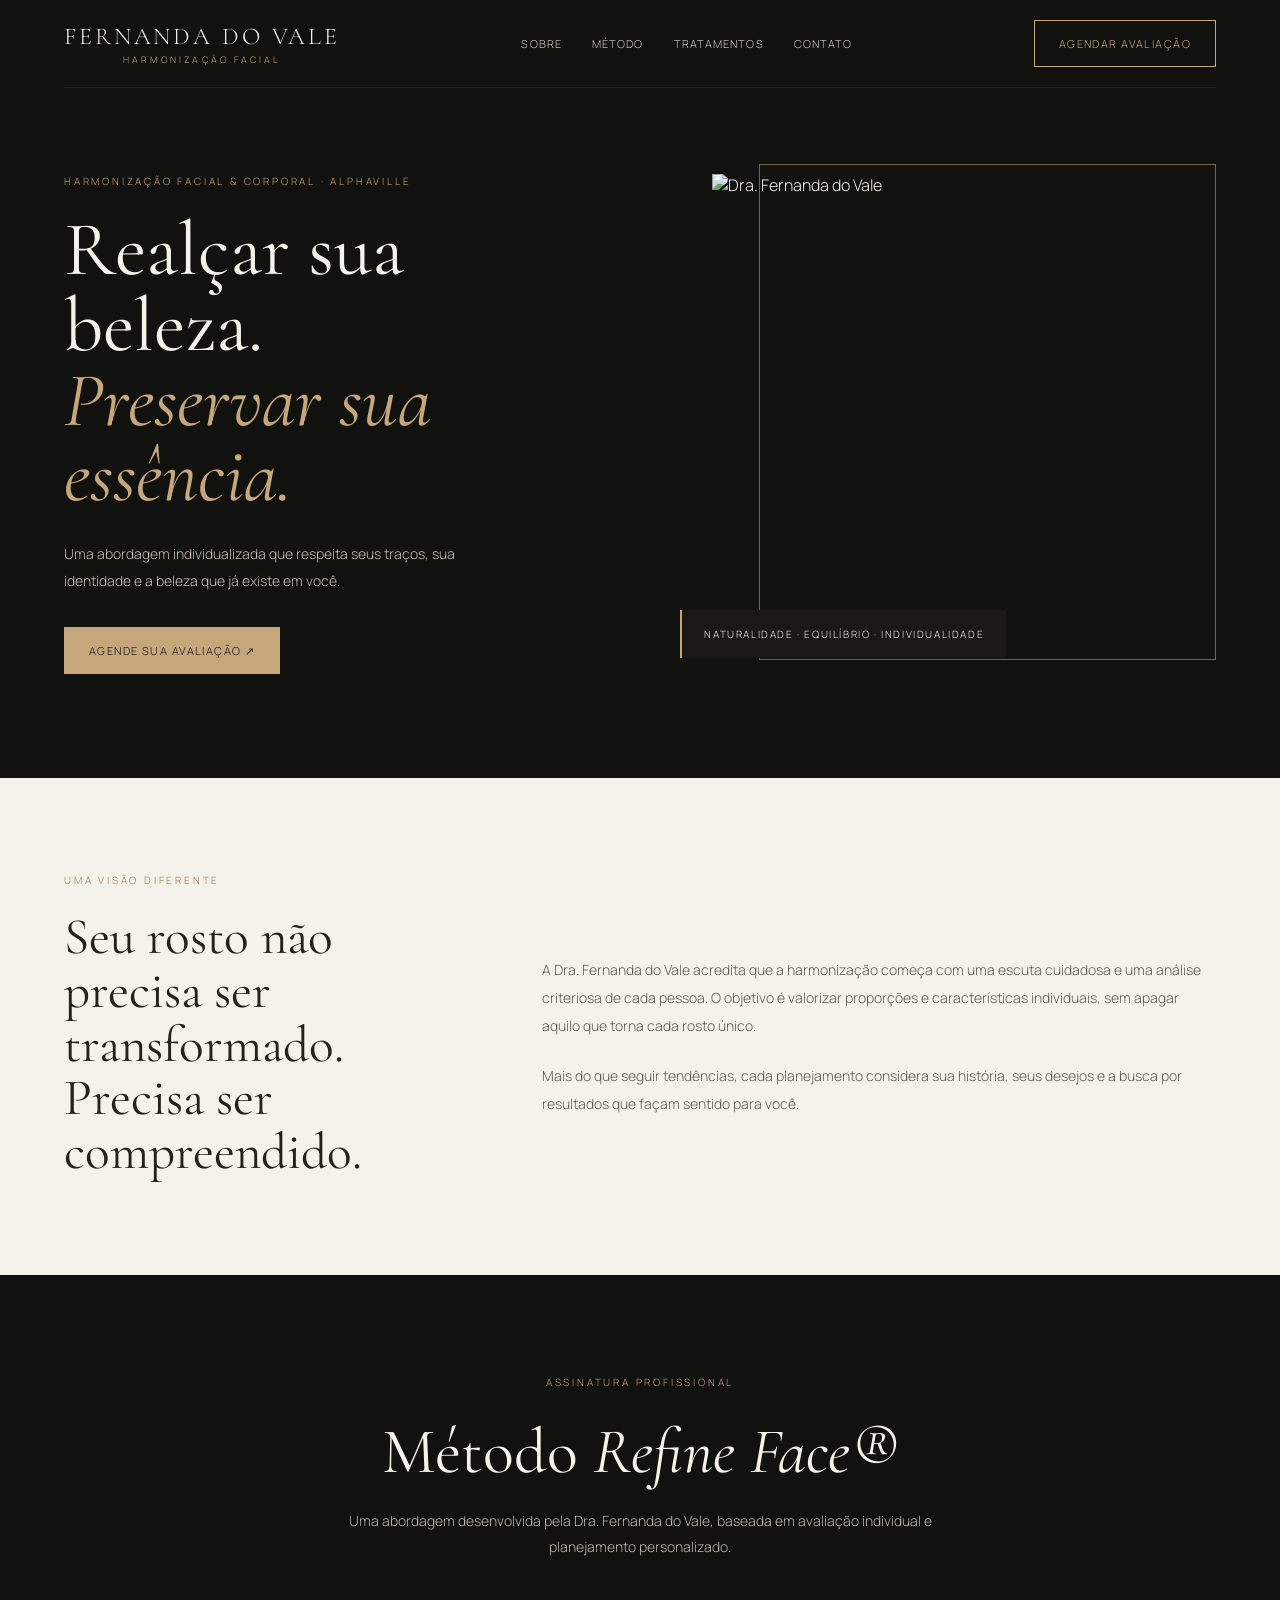
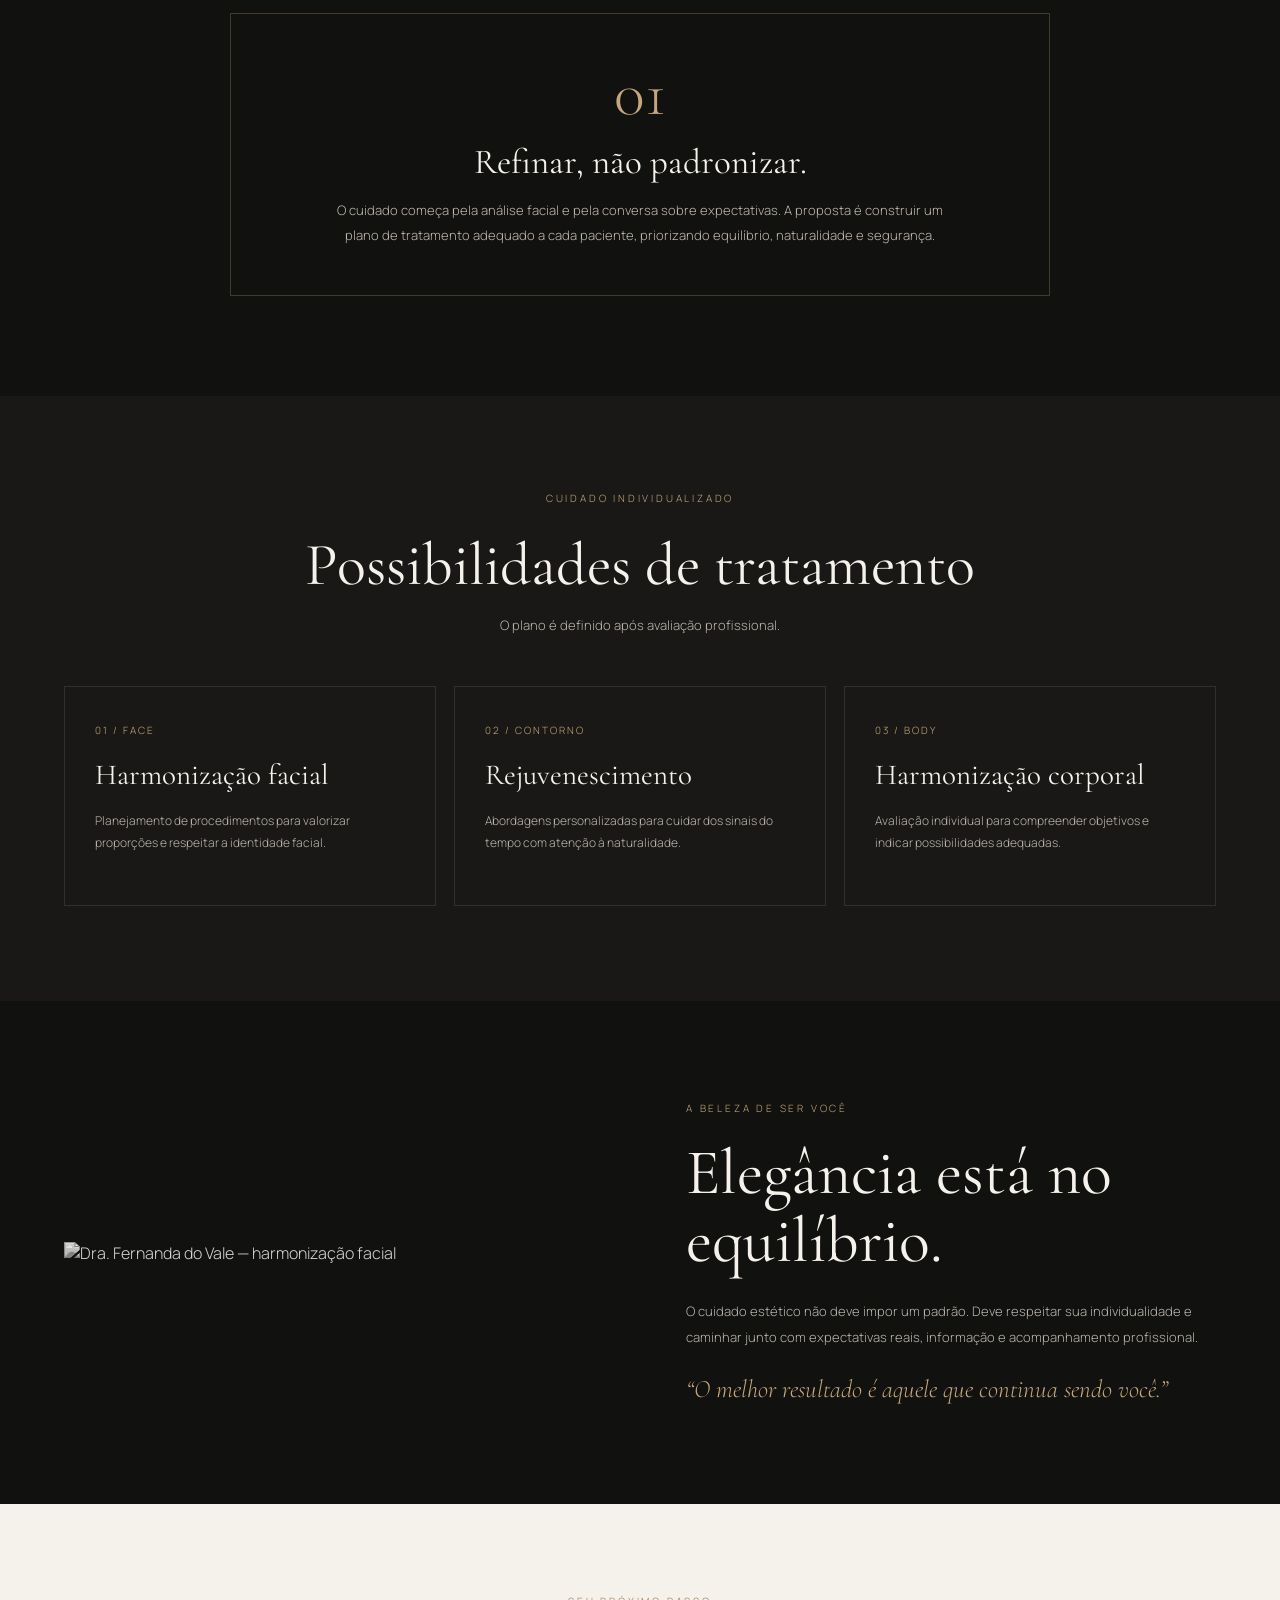
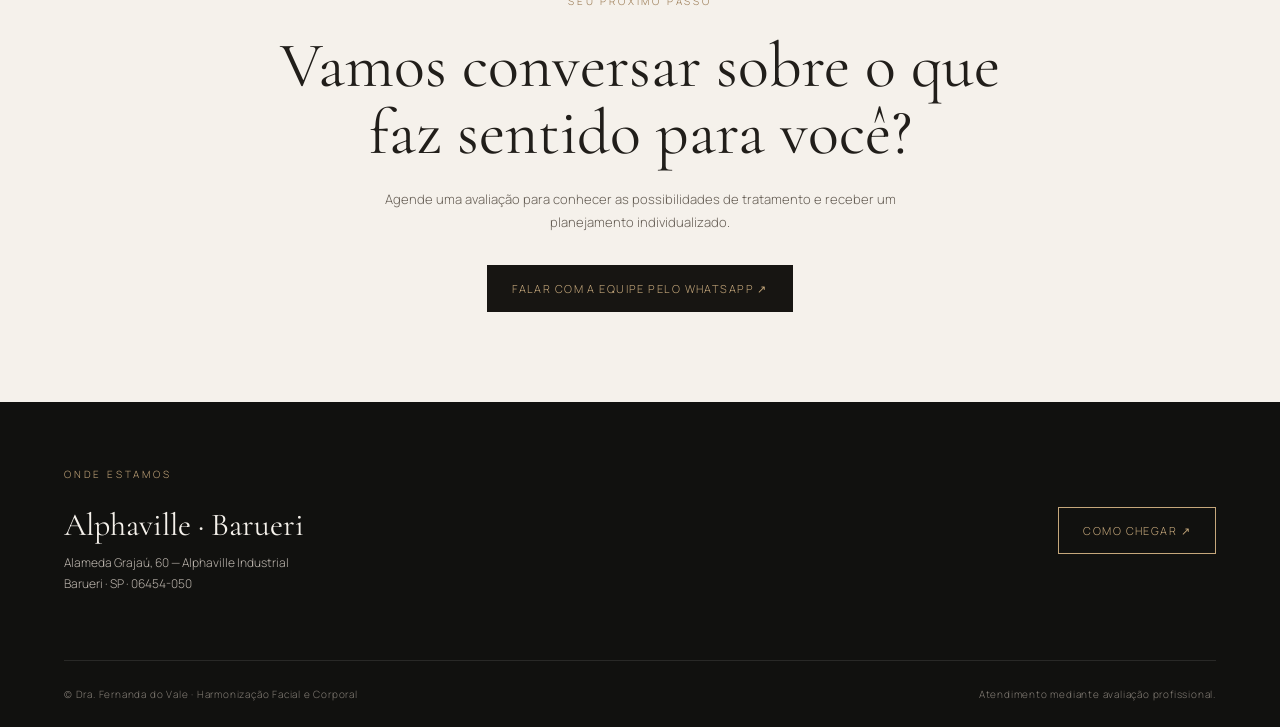
==== index.html @ 18fbbade "Add files via upload" ====
<!DOCTYPE html>
<html lang="pt-BR"><head><meta charset="UTF-8"><meta name="viewport" content="width=device-width, initial-scale=1.0"><meta name="theme-color" content="#111111">
<title>Dra. Fernanda do Vale | Harmonização Facial em Alphaville</title>
<meta name="description" content="Dra. Fernanda do Vale. Harmonização facial e corporal em Alphaville, Barueri. Conheça o Método Refine Face® e agende sua avaliação.">
<link rel="preconnect" href="https://fonts.googleapis.com"><link rel="preconnect" href="https://fonts.gstatic.com" crossorigin><link href="https://fonts.googleapis.com/css2?family=Cormorant+Garamond:wght@400;500;600;700&family=Manrope:wght@300;400;500;600&display=swap" rel="stylesheet">
<style>
:root{--black:#11110f;--cream:#f5f1eb;--gold:#c5a77b;--line:rgba(197,167,123,.28)}*{box-sizing:border-box;margin:0;padding:0}html{scroll-behavior:smooth}body{background:var(--black);color:var(--cream);font-family:Manrope,Arial,sans-serif;font-weight:300}a{color:inherit;text-decoration:none}.wrap{width:min(1160px,90%);margin:auto}nav{height:88px;display:flex;align-items:center;justify-content:space-between;border-bottom:1px solid rgba(255,255,255,.08)}.logo{font-family:'Cormorant Garamond',serif;letter-spacing:.12em;font-size:24px}.logo small{display:block;font-family:Manrope,sans-serif;font-size:9px;letter-spacing:.34em;text-align:center;color:var(--gold);margin-top:2px}.navlinks{display:flex;gap:30px;align-items:center;font-size:11px;letter-spacing:.1em;text-transform:uppercase;color:#d2ccc4}.navlinks a:hover{color:var(--gold)}.btn{display:inline-flex;align-items:center;justify-content:center;padding:15px 24px;border:1px solid var(--gold);color:var(--gold);font-size:11px;letter-spacing:.13em;text-transform:uppercase;transition:.25s}.btn:hover{background:var(--gold);color:#171512}.btn.gold{background:var(--gold);color:#171512}.hero{min-height:690px;display:grid;grid-template-columns:1fr 1fr;align-items:center;gap:7%;padding:72px 0 90px}.eyebrow{font-size:10px;letter-spacing:.28em;text-transform:uppercase;color:var(--gold);margin-bottom:24px}h1,h2,h3{font-family:'Cormorant Garamond',serif;font-weight:400}h1{font-size:clamp(48px,6vw,82px);line-height:.98;max-width:570px}h1 em{font-style:italic;color:var(--gold)}.hero p{color:#c5beb5;line-height:1.9;font-size:14px;max-width:440px;margin:28px 0 32px}.hero-img{position:relative;min-height:520px;display:flex;align-items:center;justify-content:center}.hero-img:before{content:"";position:absolute;width:85%;height:95%;border:1px solid var(--gold);right:0;top:0;opacity:.55}.hero-img img{position:relative;width:88%;height:500px;object-fit:cover;object-position:center;border-radius:0 0 160px 160px;filter:saturate(.82)}.hero-tag{position:absolute;bottom:26px;left:0;background:#191815;padding:17px 22px;border-left:2px solid var(--gold);font-size:10px;letter-spacing:.16em;text-transform:uppercase}.intro{background:var(--cream);color:#25221e;padding:95px 0}.intro-grid{display:grid;grid-template-columns:.7fr 1.3fr;gap:10%;align-items:center}.intro h2{font-size:clamp(38px,4vw,58px);line-height:1.05}.intro p{font-size:14px;line-height:2;color:#615a52;margin-top:22px}.intro .eyebrow{color:#9b7950}.method{padding:100px 0;text-align:center}.method h2{font-size:clamp(40px,5vw,64px);margin-bottom:18px}.method .lead{max-width:650px;margin:0 auto 52px;color:#bcb5ad;line-height:1.9;font-size:14px}.method-card{border:1px solid var(--line);padding:48px 30px;max-width:820px;margin:auto}.method-card .number{font-family:'Cormorant Garamond',serif;font-size:64px;color:var(--gold);line-height:1}.method-card h3{font-size:35px;margin:15px 0}.method-card p{max-width:620px;margin:auto;color:#c0b9b1;font-size:13px;line-height:1.9}.services{background:#191816;padding:95px 0}.section-head{text-align:center;margin-bottom:52px}.section-head h2{font-size:clamp(40px,5vw,60px)}.section-head p{font-size:13px;color:#bcb5ad;margin-top:15px}.cards{display:grid;grid-template-columns:repeat(3,1fr);gap:18px}.card{padding:30px;border:1px solid rgba(255,255,255,.1);min-height:220px}.card .idx{color:var(--gold);font-size:10px;letter-spacing:.2em}.card h3{font-size:29px;margin:18px 0}.card p{font-size:12px;color:#bcb5ad;line-height:1.8}.philosophy{padding:100px 0;display:grid;grid-template-columns:1fr 1fr;gap:8%;align-items:center}.philosophy img{width:100%;display:block;filter:grayscale(100%);opacity:.88}.philosophy h2{font-size:clamp(42px,5vw,65px);line-height:1.05}.philosophy p{font-size:13px;line-height:2;color:#bcb5ad;margin:24px 0}.quote{color:var(--gold);font-family:'Cormorant Garamond',serif;font-size:25px;font-style:italic}.cta{background:var(--cream);color:#211e1a;padding:90px 0;text-align:center}.cta .eyebrow{color:#98774f}.cta h2{font-size:clamp(42px,5vw,65px);line-height:1.05;max-width:750px;margin:0 auto 22px}.cta p{font-size:13px;color:#665e55;line-height:1.8;max-width:560px;margin:0 auto 30px}.cta .btn{background:#171512;color:var(--gold);border-color:#171512}.location{padding:65px 0;display:flex;justify-content:space-between;align-items:center;gap:30px}.location h3{font-size:32px;margin-bottom:8px}.location p{font-size:12px;color:#bcb5ad;line-height:1.8}footer{border-top:1px solid rgba(255,255,255,.1);padding:26px 0;color:#827c74;font-size:10px;letter-spacing:.08em;display:flex;justify-content:space-between}
@media(max-width:760px){.navlinks{display:none}.hero{grid-template-columns:1fr;padding:55px 0;gap:45px}.hero-img{min-height:420px}.hero-img img{height:410px}.intro-grid,.philosophy{grid-template-columns:1fr;gap:30px}.cards{grid-template-columns:1fr}.method,.services,.philosophy{padding:70px 0}.location{display:block}.location .btn{margin-top:25px}footer{display:block;line-height:2.2}}
</style></head><body>
<header class="wrap"><nav><a class="logo" href="#">FERNANDA DO VALE<small>HARMONIZAÇÃO FACIAL</small></a><div class="navlinks"><a href="#sobre">Sobre</a><a href="#metodo">Método</a><a href="#tratamentos">Tratamentos</a><a href="#contato">Contato</a></div><a class="btn" href="https://wa.me/5511993025589?text=Ol%C3%A1%2C%20gostaria%20de%20agendar%20uma%20avalia%C3%A7%C3%A3o." target="_blank">Agendar avaliação</a></nav></header>
<main><section class="hero wrap"><div><div class="eyebrow">Harmonização facial & corporal · Alphaville</div><h1>Realçar sua beleza.<br><em>Preservar sua essência.</em></h1><p>Uma abordagem individualizada que respeita seus traços, sua identidade e a beleza que já existe em você.</p><a class="btn gold" href="https://wa.me/5511993025589?text=Ol%C3%A1%2C%20gostaria%20de%20agendar%20uma%20avalia%C3%A7%C3%A3o." target="_blank">Agende sua avaliação ↗</a></div><div class="hero-img"><img src="fernanda-portrait.jpg" alt="Dra. Fernanda do Vale"><div class="hero-tag">Naturalidade · Equilíbrio · Individualidade</div></div></section>
<section class="intro" id="sobre"><div class="wrap intro-grid"><div><div class="eyebrow">Uma visão diferente</div><h2>Seu rosto não precisa ser transformado. Precisa ser compreendido.</h2></div><div><p>A Dra. Fernanda do Vale acredita que a harmonização começa com uma escuta cuidadosa e uma análise criteriosa de cada pessoa. O objetivo é valorizar proporções e características individuais, sem apagar aquilo que torna cada rosto único.</p><p>Mais do que seguir tendências, cada planejamento considera sua história, seus desejos e a busca por resultados que façam sentido para você.</p></div></div></section>
<section class="method wrap" id="metodo"><div class="eyebrow">Assinatura profissional</div><h2>Método <em>Refine Face®</em></h2><p class="lead">Uma abordagem desenvolvida pela Dra. Fernanda do Vale, baseada em avaliação individual e planejamento personalizado.</p><div class="method-card"><div class="number">01</div><h3>Refinar, não padronizar.</h3><p>O cuidado começa pela análise facial e pela conversa sobre expectativas. A proposta é construir um plano de tratamento adequado a cada paciente, priorizando equilíbrio, naturalidade e segurança.</p></div></section>
<section class="services" id="tratamentos"><div class="wrap"><div class="section-head"><div class="eyebrow">Cuidado individualizado</div><h2>Possibilidades de tratamento</h2><p>O plano é definido após avaliação profissional.</p></div><div class="cards"><div class="card"><span class="idx">01 / FACE</span><h3>Harmonização facial</h3><p>Planejamento de procedimentos para valorizar proporções e respeitar a identidade facial.</p></div><div class="card"><span class="idx">02 / CONTORNO</span><h3>Rejuvenescimento</h3><p>Abordagens personalizadas para cuidar dos sinais do tempo com atenção à naturalidade.</p></div><div class="card"><span class="idx">03 / BODY</span><h3>Harmonização corporal</h3><p>Avaliação individual para compreender objetivos e indicar possibilidades adequadas.</p></div></div></div></section>
<section class="philosophy wrap"><div><img src="fernanda-banner.jpg" alt="Dra. Fernanda do Vale — harmonização facial"></div><div><div class="eyebrow">A beleza de ser você</div><h2>Elegância está no equilíbrio.</h2><p>O cuidado estético não deve impor um padrão. Deve respeitar sua individualidade e caminhar junto com expectativas reais, informação e acompanhamento profissional.</p><div class="quote">“O melhor resultado é aquele que continua sendo você.”</div></div></section>
<section class="cta" id="contato"><div class="wrap"><div class="eyebrow">Seu próximo passo</div><h2>Vamos conversar sobre o que faz sentido para você?</h2><p>Agende uma avaliação para conhecer as possibilidades de tratamento e receber um planejamento individualizado.</p><a class="btn" href="https://wa.me/5511993025589?text=Ol%C3%A1%2C%20vim%20pelo%20site%20e%20gostaria%20de%20agendar%20uma%20avalia%C3%A7%C3%A3o." target="_blank">Falar com a equipe pelo WhatsApp ↗</a></div></section>
<section class="location wrap"><div><div class="eyebrow">Onde estamos</div><h3>Alphaville · Barueri</h3><p>Alameda Grajaú, 60 — Alphaville Industrial<br>Barueri · SP · 06454-050</p></div><a class="btn" target="_blank" href="https://maps.google.com/?q=Alameda+Graja%C3%BA+60+Alphaville+Barueri">Como chegar ↗</a></section></main>
<footer class="wrap"><span>© Dra. Fernanda do Vale · Harmonização Facial e Corporal</span><span>Atendimento mediante avaliação profissional.</span></footer></body></html>
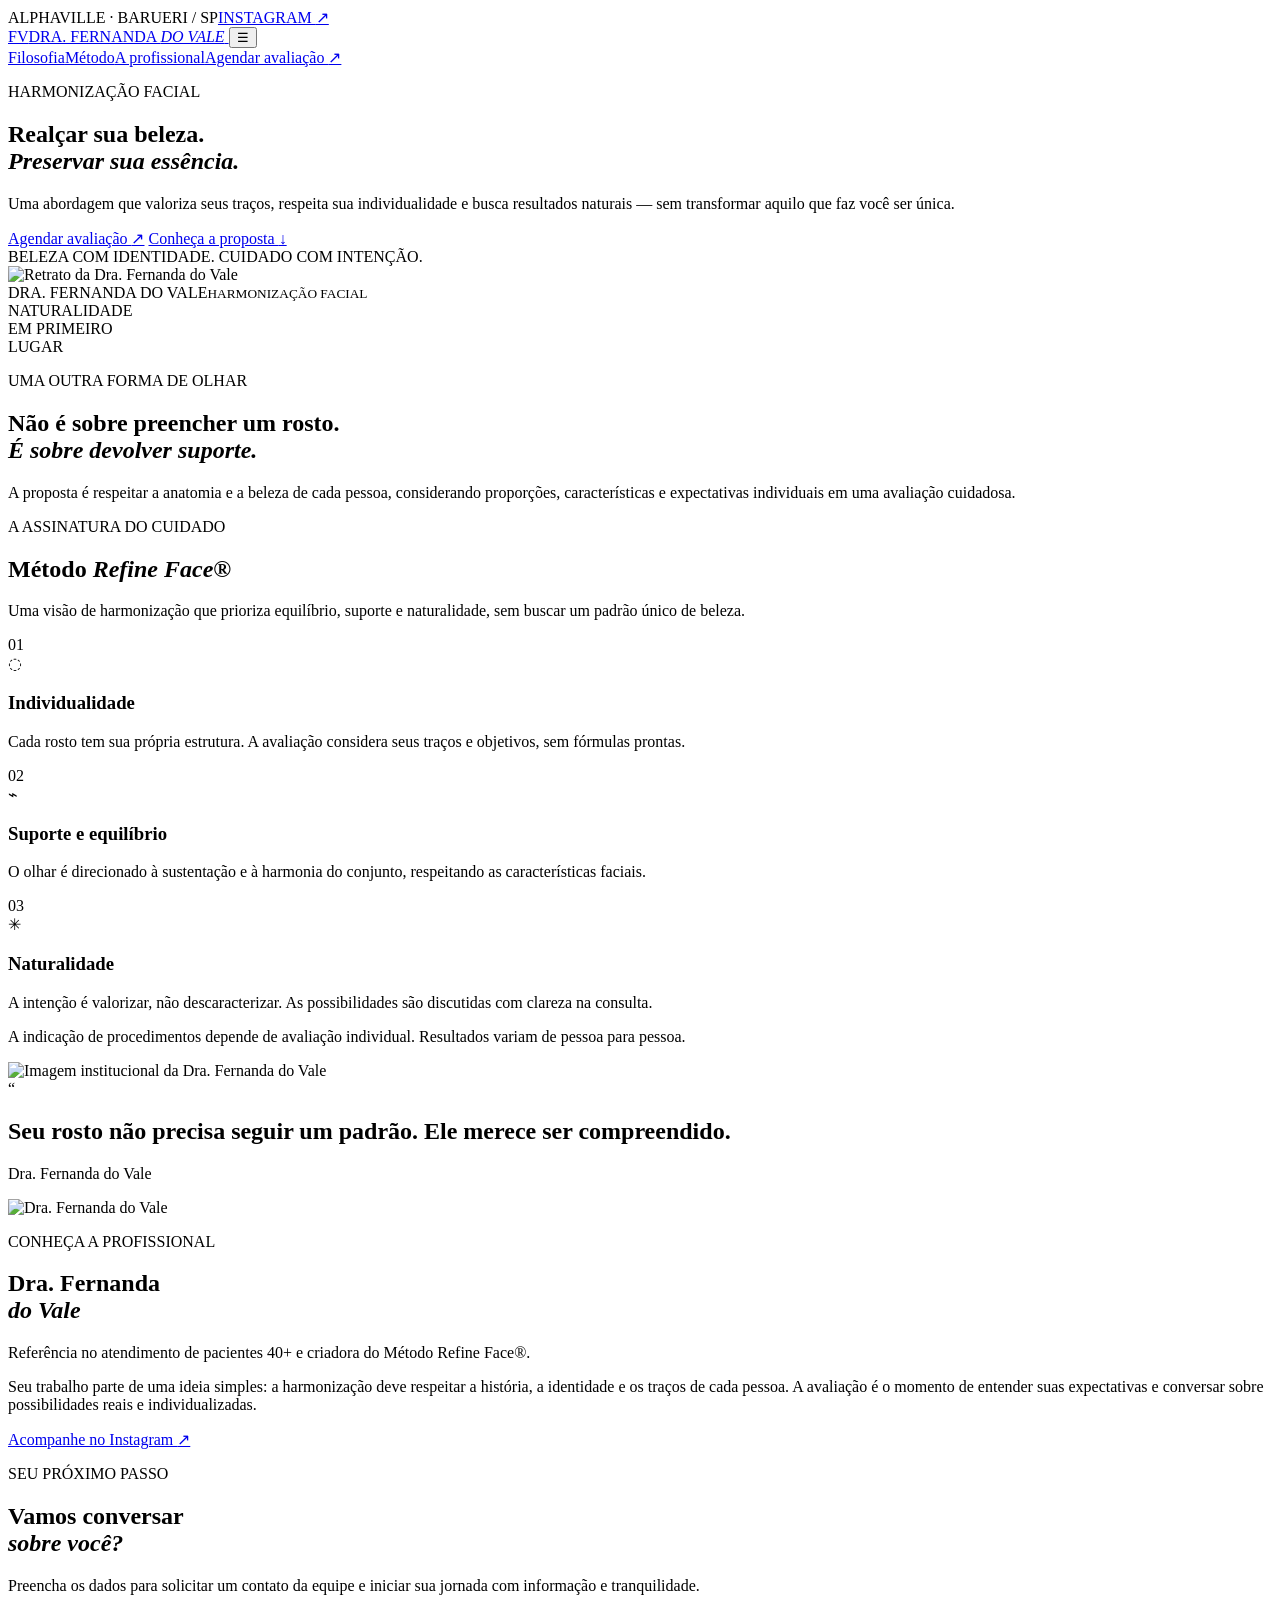
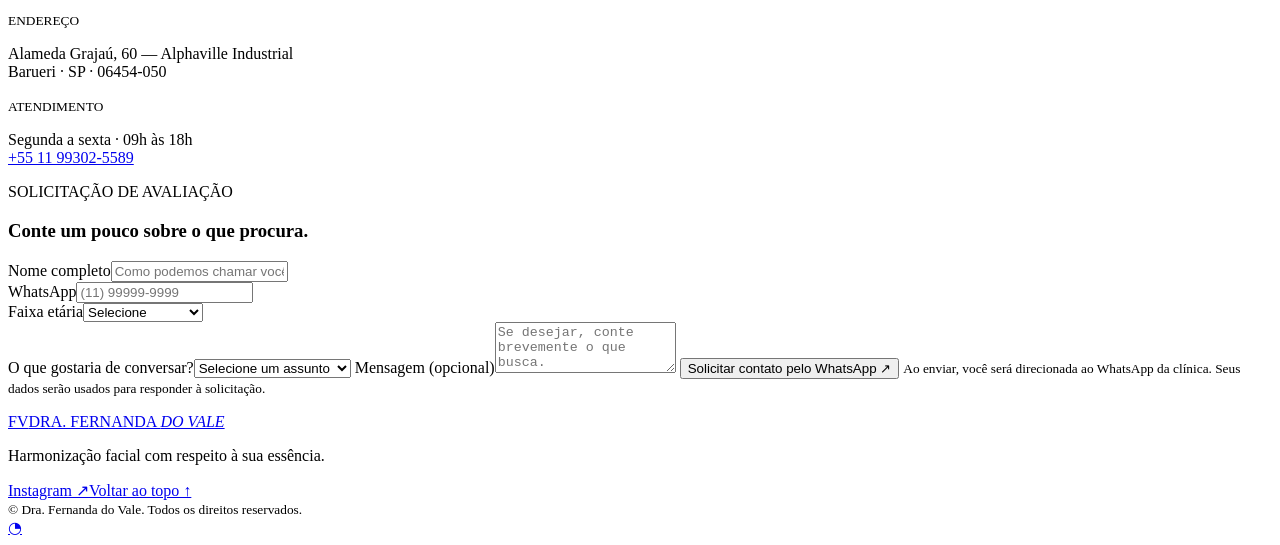
==== commit 6e8407b0: "Add files via upload" ====
--- a/index.html
+++ b/index.html
@@ -1,18 +1,110 @@
 <!DOCTYPE html>
-<html lang="pt-BR"><head><meta charset="UTF-8"><meta name="viewport" content="width=device-width, initial-scale=1.0"><meta name="theme-color" content="#111111">
-<title>Dra. Fernanda do Vale | Harmonização Facial em Alphaville</title>
-<meta name="description" content="Dra. Fernanda do Vale. Harmonização facial e corporal em Alphaville, Barueri. Conheça o Método Refine Face® e agende sua avaliação.">
-<link rel="preconnect" href="https://fonts.googleapis.com"><link rel="preconnect" href="https://fonts.gstatic.com" crossorigin><link href="https://fonts.googleapis.com/css2?family=Cormorant+Garamond:wght@400;500;600;700&family=Manrope:wght@300;400;500;600&display=swap" rel="stylesheet">
-<style>
-:root{--black:#11110f;--cream:#f5f1eb;--gold:#c5a77b;--line:rgba(197,167,123,.28)}*{box-sizing:border-box;margin:0;padding:0}html{scroll-behavior:smooth}body{background:var(--black);color:var(--cream);font-family:Manrope,Arial,sans-serif;font-weight:300}a{color:inherit;text-decoration:none}.wrap{width:min(1160px,90%);margin:auto}nav{height:88px;display:flex;align-items:center;justify-content:space-between;border-bottom:1px solid rgba(255,255,255,.08)}.logo{font-family:'Cormorant Garamond',serif;letter-spacing:.12em;font-size:24px}.logo small{display:block;font-family:Manrope,sans-serif;font-size:9px;letter-spacing:.34em;text-align:center;color:var(--gold);margin-top:2px}.navlinks{display:flex;gap:30px;align-items:center;font-size:11px;letter-spacing:.1em;text-transform:uppercase;color:#d2ccc4}.navlinks a:hover{color:var(--gold)}.btn{display:inline-flex;align-items:center;justify-content:center;padding:15px 24px;border:1px solid var(--gold);color:var(--gold);font-size:11px;letter-spacing:.13em;text-transform:uppercase;transition:.25s}.btn:hover{background:var(--gold);color:#171512}.btn.gold{background:var(--gold);color:#171512}.hero{min-height:690px;display:grid;grid-template-columns:1fr 1fr;align-items:center;gap:7%;padding:72px 0 90px}.eyebrow{font-size:10px;letter-spacing:.28em;text-transform:uppercase;color:var(--gold);margin-bottom:24px}h1,h2,h3{font-family:'Cormorant Garamond',serif;font-weight:400}h1{font-size:clamp(48px,6vw,82px);line-height:.98;max-width:570px}h1 em{font-style:italic;color:var(--gold)}.hero p{color:#c5beb5;line-height:1.9;font-size:14px;max-width:440px;margin:28px 0 32px}.hero-img{position:relative;min-height:520px;display:flex;align-items:center;justify-content:center}.hero-img:before{content:"";position:absolute;width:85%;height:95%;border:1px solid var(--gold);right:0;top:0;opacity:.55}.hero-img img{position:relative;width:88%;height:500px;object-fit:cover;object-position:center;border-radius:0 0 160px 160px;filter:saturate(.82)}.hero-tag{position:absolute;bottom:26px;left:0;background:#191815;padding:17px 22px;border-left:2px solid var(--gold);font-size:10px;letter-spacing:.16em;text-transform:uppercase}.intro{background:var(--cream);color:#25221e;padding:95px 0}.intro-grid{display:grid;grid-template-columns:.7fr 1.3fr;gap:10%;align-items:center}.intro h2{font-size:clamp(38px,4vw,58px);line-height:1.05}.intro p{font-size:14px;line-height:2;color:#615a52;margin-top:22px}.intro .eyebrow{color:#9b7950}.method{padding:100px 0;text-align:center}.method h2{font-size:clamp(40px,5vw,64px);margin-bottom:18px}.method .lead{max-width:650px;margin:0 auto 52px;color:#bcb5ad;line-height:1.9;font-size:14px}.method-card{border:1px solid var(--line);padding:48px 30px;max-width:820px;margin:auto}.method-card .number{font-family:'Cormorant Garamond',serif;font-size:64px;color:var(--gold);line-height:1}.method-card h3{font-size:35px;margin:15px 0}.method-card p{max-width:620px;margin:auto;color:#c0b9b1;font-size:13px;line-height:1.9}.services{background:#191816;padding:95px 0}.section-head{text-align:center;margin-bottom:52px}.section-head h2{font-size:clamp(40px,5vw,60px)}.section-head p{font-size:13px;color:#bcb5ad;margin-top:15px}.cards{display:grid;grid-template-columns:repeat(3,1fr);gap:18px}.card{padding:30px;border:1px solid rgba(255,255,255,.1);min-height:220px}.card .idx{color:var(--gold);font-size:10px;letter-spacing:.2em}.card h3{font-size:29px;margin:18px 0}.card p{font-size:12px;color:#bcb5ad;line-height:1.8}.philosophy{padding:100px 0;display:grid;grid-template-columns:1fr 1fr;gap:8%;align-items:center}.philosophy img{width:100%;display:block;filter:grayscale(100%);opacity:.88}.philosophy h2{font-size:clamp(42px,5vw,65px);line-height:1.05}.philosophy p{font-size:13px;line-height:2;color:#bcb5ad;margin:24px 0}.quote{color:var(--gold);font-family:'Cormorant Garamond',serif;font-size:25px;font-style:italic}.cta{background:var(--cream);color:#211e1a;padding:90px 0;text-align:center}.cta .eyebrow{color:#98774f}.cta h2{font-size:clamp(42px,5vw,65px);line-height:1.05;max-width:750px;margin:0 auto 22px}.cta p{font-size:13px;color:#665e55;line-height:1.8;max-width:560px;margin:0 auto 30px}.cta .btn{background:#171512;color:var(--gold);border-color:#171512}.location{padding:65px 0;display:flex;justify-content:space-between;align-items:center;gap:30px}.location h3{font-size:32px;margin-bottom:8px}.location p{font-size:12px;color:#bcb5ad;line-height:1.8}footer{border-top:1px solid rgba(255,255,255,.1);padding:26px 0;color:#827c74;font-size:10px;letter-spacing:.08em;display:flex;justify-content:space-between}
-@media(max-width:760px){.navlinks{display:none}.hero{grid-template-columns:1fr;padding:55px 0;gap:45px}.hero-img{min-height:420px}.hero-img img{height:410px}.intro-grid,.philosophy{grid-template-columns:1fr;gap:30px}.cards{grid-template-columns:1fr}.method,.services,.philosophy{padding:70px 0}.location{display:block}.location .btn{margin-top:25px}footer{display:block;line-height:2.2}}
-</style></head><body>
-<header class="wrap"><nav><a class="logo" href="#">FERNANDA DO VALE<small>HARMONIZAÇÃO FACIAL</small></a><div class="navlinks"><a href="#sobre">Sobre</a><a href="#metodo">Método</a><a href="#tratamentos">Tratamentos</a><a href="#contato">Contato</a></div><a class="btn" href="https://wa.me/5511993025589?text=Ol%C3%A1%2C%20gostaria%20de%20agendar%20uma%20avalia%C3%A7%C3%A3o." target="_blank">Agendar avaliação</a></nav></header>
-<main><section class="hero wrap"><div><div class="eyebrow">Harmonização facial & corporal · Alphaville</div><h1>Realçar sua beleza.<br><em>Preservar sua essência.</em></h1><p>Uma abordagem individualizada que respeita seus traços, sua identidade e a beleza que já existe em você.</p><a class="btn gold" href="https://wa.me/5511993025589?text=Ol%C3%A1%2C%20gostaria%20de%20agendar%20uma%20avalia%C3%A7%C3%A3o." target="_blank">Agende sua avaliação ↗</a></div><div class="hero-img"><img src="fernanda-portrait.jpg" alt="Dra. Fernanda do Vale"><div class="hero-tag">Naturalidade · Equilíbrio · Individualidade</div></div></section>
-<section class="intro" id="sobre"><div class="wrap intro-grid"><div><div class="eyebrow">Uma visão diferente</div><h2>Seu rosto não precisa ser transformado. Precisa ser compreendido.</h2></div><div><p>A Dra. Fernanda do Vale acredita que a harmonização começa com uma escuta cuidadosa e uma análise criteriosa de cada pessoa. O objetivo é valorizar proporções e características individuais, sem apagar aquilo que torna cada rosto único.</p><p>Mais do que seguir tendências, cada planejamento considera sua história, seus desejos e a busca por resultados que façam sentido para você.</p></div></div></section>
-<section class="method wrap" id="metodo"><div class="eyebrow">Assinatura profissional</div><h2>Método <em>Refine Face®</em></h2><p class="lead">Uma abordagem desenvolvida pela Dra. Fernanda do Vale, baseada em avaliação individual e planejamento personalizado.</p><div class="method-card"><div class="number">01</div><h3>Refinar, não padronizar.</h3><p>O cuidado começa pela análise facial e pela conversa sobre expectativas. A proposta é construir um plano de tratamento adequado a cada paciente, priorizando equilíbrio, naturalidade e segurança.</p></div></section>
-<section class="services" id="tratamentos"><div class="wrap"><div class="section-head"><div class="eyebrow">Cuidado individualizado</div><h2>Possibilidades de tratamento</h2><p>O plano é definido após avaliação profissional.</p></div><div class="cards"><div class="card"><span class="idx">01 / FACE</span><h3>Harmonização facial</h3><p>Planejamento de procedimentos para valorizar proporções e respeitar a identidade facial.</p></div><div class="card"><span class="idx">02 / CONTORNO</span><h3>Rejuvenescimento</h3><p>Abordagens personalizadas para cuidar dos sinais do tempo com atenção à naturalidade.</p></div><div class="card"><span class="idx">03 / BODY</span><h3>Harmonização corporal</h3><p>Avaliação individual para compreender objetivos e indicar possibilidades adequadas.</p></div></div></div></section>
-<section class="philosophy wrap"><div><img src="fernanda-banner.jpg" alt="Dra. Fernanda do Vale — harmonização facial"></div><div><div class="eyebrow">A beleza de ser você</div><h2>Elegância está no equilíbrio.</h2><p>O cuidado estético não deve impor um padrão. Deve respeitar sua individualidade e caminhar junto com expectativas reais, informação e acompanhamento profissional.</p><div class="quote">“O melhor resultado é aquele que continua sendo você.”</div></div></section>
-<section class="cta" id="contato"><div class="wrap"><div class="eyebrow">Seu próximo passo</div><h2>Vamos conversar sobre o que faz sentido para você?</h2><p>Agende uma avaliação para conhecer as possibilidades de tratamento e receber um planejamento individualizado.</p><a class="btn" href="https://wa.me/5511993025589?text=Ol%C3%A1%2C%20vim%20pelo%20site%20e%20gostaria%20de%20agendar%20uma%20avalia%C3%A7%C3%A3o." target="_blank">Falar com a equipe pelo WhatsApp ↗</a></div></section>
-<section class="location wrap"><div><div class="eyebrow">Onde estamos</div><h3>Alphaville · Barueri</h3><p>Alameda Grajaú, 60 — Alphaville Industrial<br>Barueri · SP · 06454-050</p></div><a class="btn" target="_blank" href="https://maps.google.com/?q=Alameda+Graja%C3%BA+60+Alphaville+Barueri">Como chegar ↗</a></section></main>
-<footer class="wrap"><span>© Dra. Fernanda do Vale · Harmonização Facial e Corporal</span><span>Atendimento mediante avaliação profissional.</span></footer></body></html>+<html lang="pt-BR">
+<head>
+  <meta charset="UTF-8">
+  <meta name="viewport" content="width=device-width, initial-scale=1.0">
+  <meta name="theme-color" content="#171a1d">
+  <meta name="description" content="Dra. Fernanda do Vale — harmonização facial com foco em naturalidade, suporte e valorização da beleza individual. Agende uma avaliação.">
+  <title>Dra. Fernanda do Vale | Harmonização Facial</title>
+  <link rel="preconnect" href="https://fonts.googleapis.com">
+  <link rel="preconnect" href="https://fonts.gstatic.com" crossorigin>
+  <link href="https://fonts.googleapis.com/css2?family=DM+Sans:wght@400;500;600;700&family=Playfair+Display:wght@400;500;600&display=swap" rel="stylesheet">
+  <link rel="stylesheet" href="assets/style.css">
+</head>
+<body>
+  <div class="topline"><span>ALPHAVILLE · BARUERI / SP</span><a href="https://www.instagram.com/dra.fernandadovale/" target="_blank" rel="noopener">INSTAGRAM <span aria-hidden="true">↗</span></a></div>
+  <header class="header">
+    <a class="brand" href="#inicio" aria-label="Dra. Fernanda do Vale - início">
+      <span class="brand-mark">FV</span><span class="brand-name">DRA. FERNANDA <i>DO VALE</i></span>
+    </a>
+    <button class="menu-toggle" aria-label="Abrir menu" aria-expanded="false">☰</button>
+    <nav class="nav">
+      <a href="#filosofia">Filosofia</a><a href="#metodo">Método</a><a href="#sobre">A profissional</a><a href="#contato" class="nav-cta">Agendar avaliação <span>↗</span></a>
+    </nav>
+  </header>
+
+  <main>
+    <section class="hero" id="inicio">
+      <div class="hero-copy">
+        <p class="eyebrow"><span></span> HARMONIZAÇÃO FACIAL</p>
+        <h1>Realçar sua beleza.<br><em>Preservar sua essência.</em></h1>
+        <p class="hero-text">Uma abordagem que valoriza seus traços, respeita sua individualidade e busca resultados naturais — sem transformar aquilo que faz você ser única.</p>
+        <div class="hero-actions">
+          <a class="button button-dark" href="#contato">Agendar avaliação <span>↗</span></a>
+          <a class="text-link" href="#filosofia">Conheça a proposta <span>↓</span></a>
+        </div>
+        <div class="hero-note"><span class="note-line"></span><span>BELEZA COM IDENTIDADE. CUIDADO COM INTENÇÃO.</span></div>
+      </div>
+      <div class="hero-visual">
+        <div class="portrait-frame"><img src="assets/fernanda-retrato.jpg" alt="Retrato da Dra. Fernanda do Vale"></div>
+        <div class="portrait-caption"><span>DRA. FERNANDA DO VALE</span><small>HARMONIZAÇÃO FACIAL</small></div>
+        <div class="round-stamp">NATURALIDADE<br>EM PRIMEIRO<br>LUGAR</div>
+      </div>
+    </section>
+
+    <section class="intro-band" id="filosofia">
+      <p class="eyebrow light">UMA OUTRA FORMA DE OLHAR</p>
+      <h2>Não é sobre preencher um rosto.<br><em>É sobre devolver suporte.</em></h2>
+      <p>A proposta é respeitar a anatomia e a beleza de cada pessoa, considerando proporções, características e expectativas individuais em uma avaliação cuidadosa.</p>
+    </section>
+
+    <section class="method section" id="metodo">
+      <div class="section-heading">
+        <div><p class="eyebrow">A ASSINATURA DO CUIDADO</p><h2>Método <em>Refine Face®</em></h2></div>
+        <p>Uma visão de harmonização que prioriza equilíbrio, suporte e naturalidade, sem buscar um padrão único de beleza.</p>
+      </div>
+      <div class="method-grid">
+        <article class="method-card"><span class="card-number">01</span><div class="line-art">◌</div><h3>Individualidade</h3><p>Cada rosto tem sua própria estrutura. A avaliação considera seus traços e objetivos, sem fórmulas prontas.</p></article>
+        <article class="method-card featured"><span class="card-number">02</span><div class="line-art">⌁</div><h3>Suporte e equilíbrio</h3><p>O olhar é direcionado à sustentação e à harmonia do conjunto, respeitando as características faciais.</p></article>
+        <article class="method-card"><span class="card-number">03</span><div class="line-art">✳</div><h3>Naturalidade</h3><p>A intenção é valorizar, não descaracterizar. As possibilidades são discutidas com clareza na consulta.</p></article>
+      </div>
+      <p class="disclaimer">A indicação de procedimentos depende de avaliação individual. Resultados variam de pessoa para pessoa.</p>
+    </section>
+
+    <section class="quote-section">
+      <div class="quote-image"><img src="assets/assinatura-visual.jpg" alt="Imagem institucional da Dra. Fernanda do Vale"></div>
+      <div class="quote-copy"><span class="quote-mark">“</span><h2>Seu rosto não precisa seguir um padrão. Ele merece ser compreendido.</h2><p>Dra. Fernanda do Vale</p></div>
+    </section>
+
+    <section class="about section" id="sobre">
+      <div class="about-photo"><img src="assets/fernanda-retrato.jpg" alt="Dra. Fernanda do Vale"></div>
+      <div class="about-copy">
+        <p class="eyebrow">CONHEÇA A PROFISSIONAL</p>
+        <h2>Dra. Fernanda<br><em>do Vale</em></h2>
+        <p class="about-lead">Referência no atendimento de pacientes 40+ e criadora do Método Refine Face®.</p>
+        <p>Seu trabalho parte de uma ideia simples: a harmonização deve respeitar a história, a identidade e os traços de cada pessoa. A avaliação é o momento de entender suas expectativas e conversar sobre possibilidades reais e individualizadas.</p>
+        <a class="text-link dark-link" href="https://www.instagram.com/dra.fernandadovale/" target="_blank" rel="noopener">Acompanhe no Instagram <span>↗</span></a>
+      </div>
+    </section>
+
+    <section class="contact-section" id="contato">
+      <div class="contact-intro">
+        <p class="eyebrow light">SEU PRÓXIMO PASSO</p>
+        <h2>Vamos conversar<br><em>sobre você?</em></h2>
+        <p>Preencha os dados para solicitar um contato da equipe e iniciar sua jornada com informação e tranquilidade.</p>
+        <div class="contact-details"><div><small>ENDEREÇO</small><p>Alameda Grajaú, 60 — Alphaville Industrial<br>Barueri · SP · 06454-050</p></div><div><small>ATENDIMENTO</small><p>Segunda a sexta · 09h às 18h<br><a href="tel:+5511993025589">+55 11 99302-5589</a></p></div></div>
+      </div>
+      <form class="contact-form" id="leadForm">
+        <p class="form-kicker">SOLICITAÇÃO DE AVALIAÇÃO</p>
+        <h3>Conte um pouco sobre o que procura.</h3>
+        <label for="nome">Nome completo</label><input id="nome" name="nome" type="text" placeholder="Como podemos chamar você?" required>
+        <div class="form-row"><div><label for="telefone">WhatsApp</label><input id="telefone" name="telefone" type="tel" placeholder="(11) 99999-9999" required></div><div><label for="faixa">Faixa etária</label><select id="faixa" name="faixa" required><option value="">Selecione</option><option>Até 29 anos</option><option>30 a 39 anos</option><option>40 a 49 anos</option><option>50 a 59 anos</option><option>60 anos ou mais</option></select></div></div>
+        <label for="interesse">O que gostaria de conversar?</label><select id="interesse" name="interesse" required><option value="">Selecione um assunto</option><option>Harmonização facial</option><option>Método Refine Face®</option><option>Avaliação individual</option><option>Gostaria de orientação</option></select>
+        <label for="mensagem">Mensagem <span>(opcional)</span></label><textarea id="mensagem" name="mensagem" rows="3" placeholder="Se desejar, conte brevemente o que busca."></textarea>
+        <button class="button button-gold" type="submit">Solicitar contato pelo WhatsApp <span>↗</span></button>
+        <small class="privacy">Ao enviar, você será direcionada ao WhatsApp da clínica. Seus dados serão usados para responder à solicitação.</small>
+        <p class="form-status" id="formStatus" role="status"></p>
+      </form>
+    </section>
+  </main>
+
+  <footer class="footer">
+    <a class="brand footer-brand" href="#inicio"><span class="brand-mark">FV</span><span class="brand-name">DRA. FERNANDA <i>DO VALE</i></span></a>
+    <p>Harmonização facial com respeito à sua essência.</p>
+    <div><a href="https://www.instagram.com/dra.fernandadovale/" target="_blank" rel="noopener">Instagram ↗</a><a href="#inicio">Voltar ao topo ↑</a></div>
+    <small>© <span id="year"></span> Dra. Fernanda do Vale. Todos os direitos reservados.</small>
+  </footer>
+  <a class="whatsapp-float" href="https://wa.me/5511993025589" target="_blank" rel="noopener" aria-label="Conversar pelo WhatsApp">◔</a>
+  <script src="assets/script.js"></script>
+</body>
+</html>
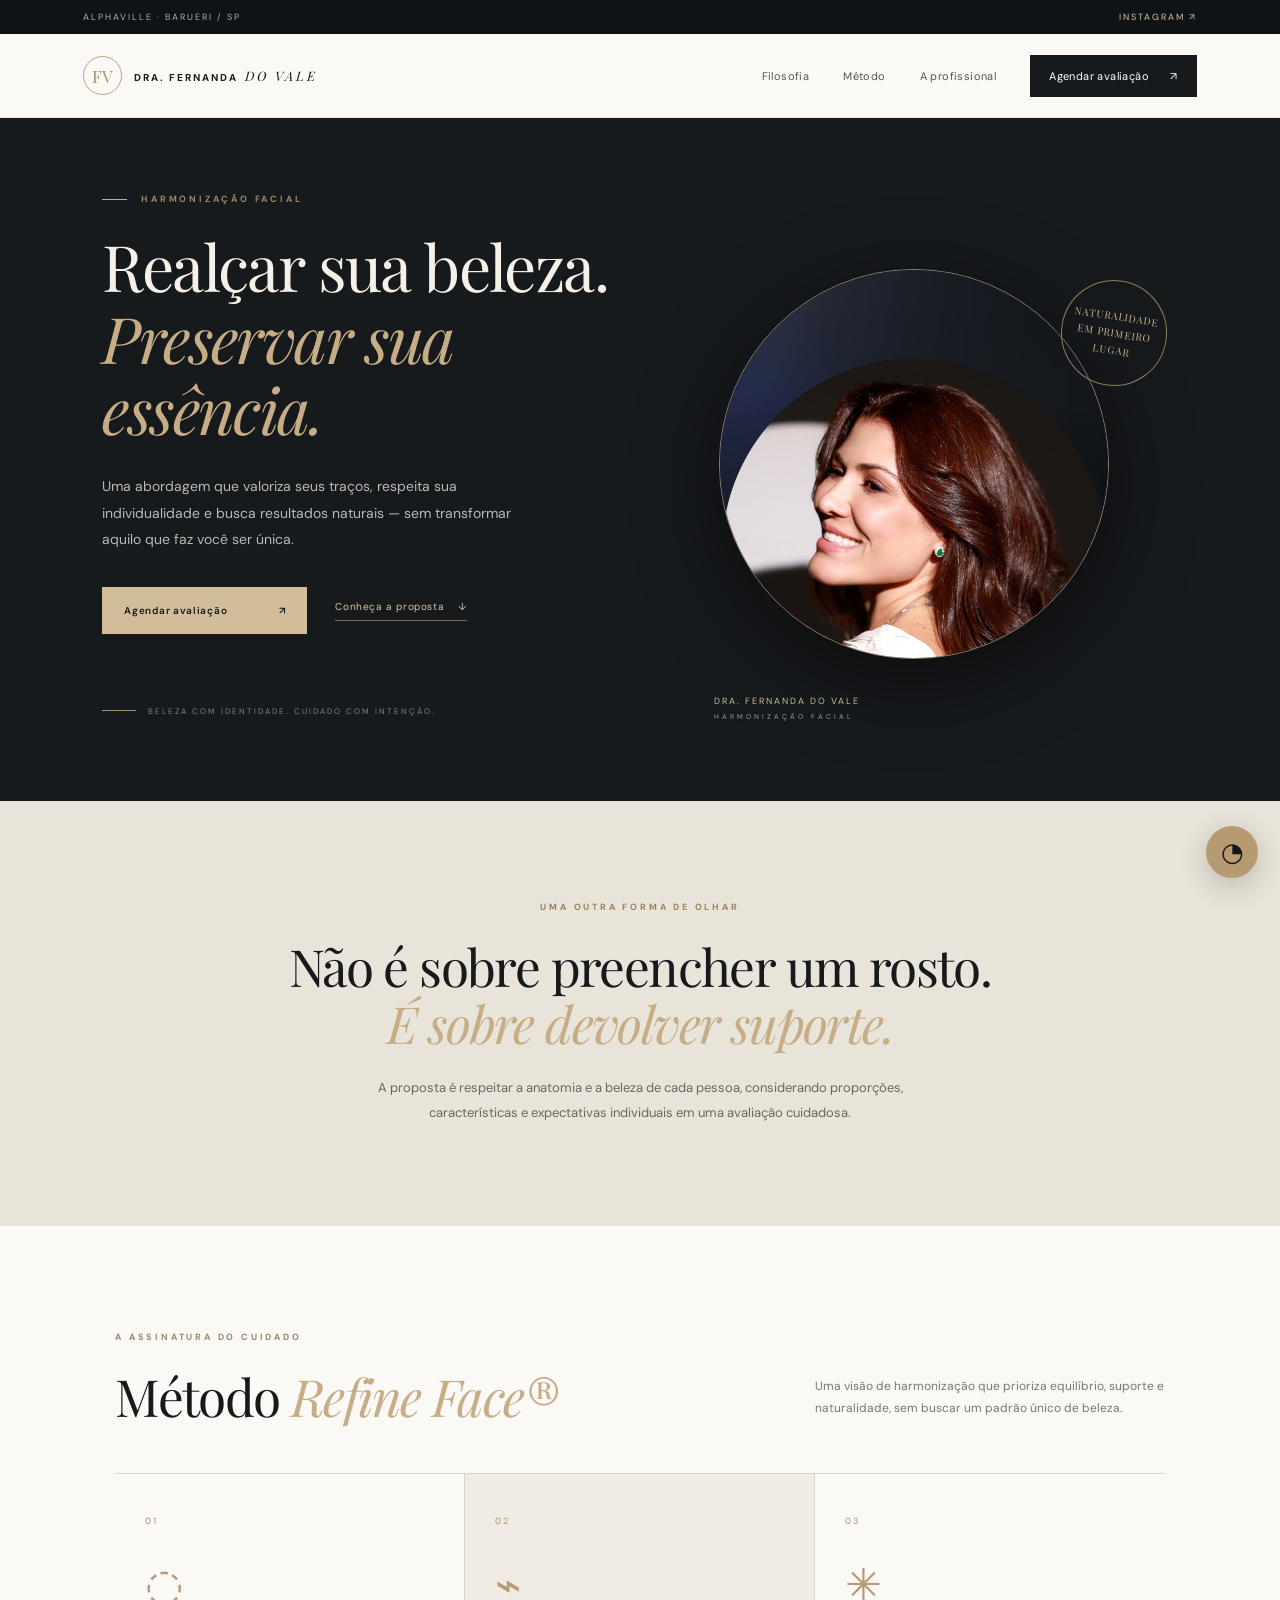
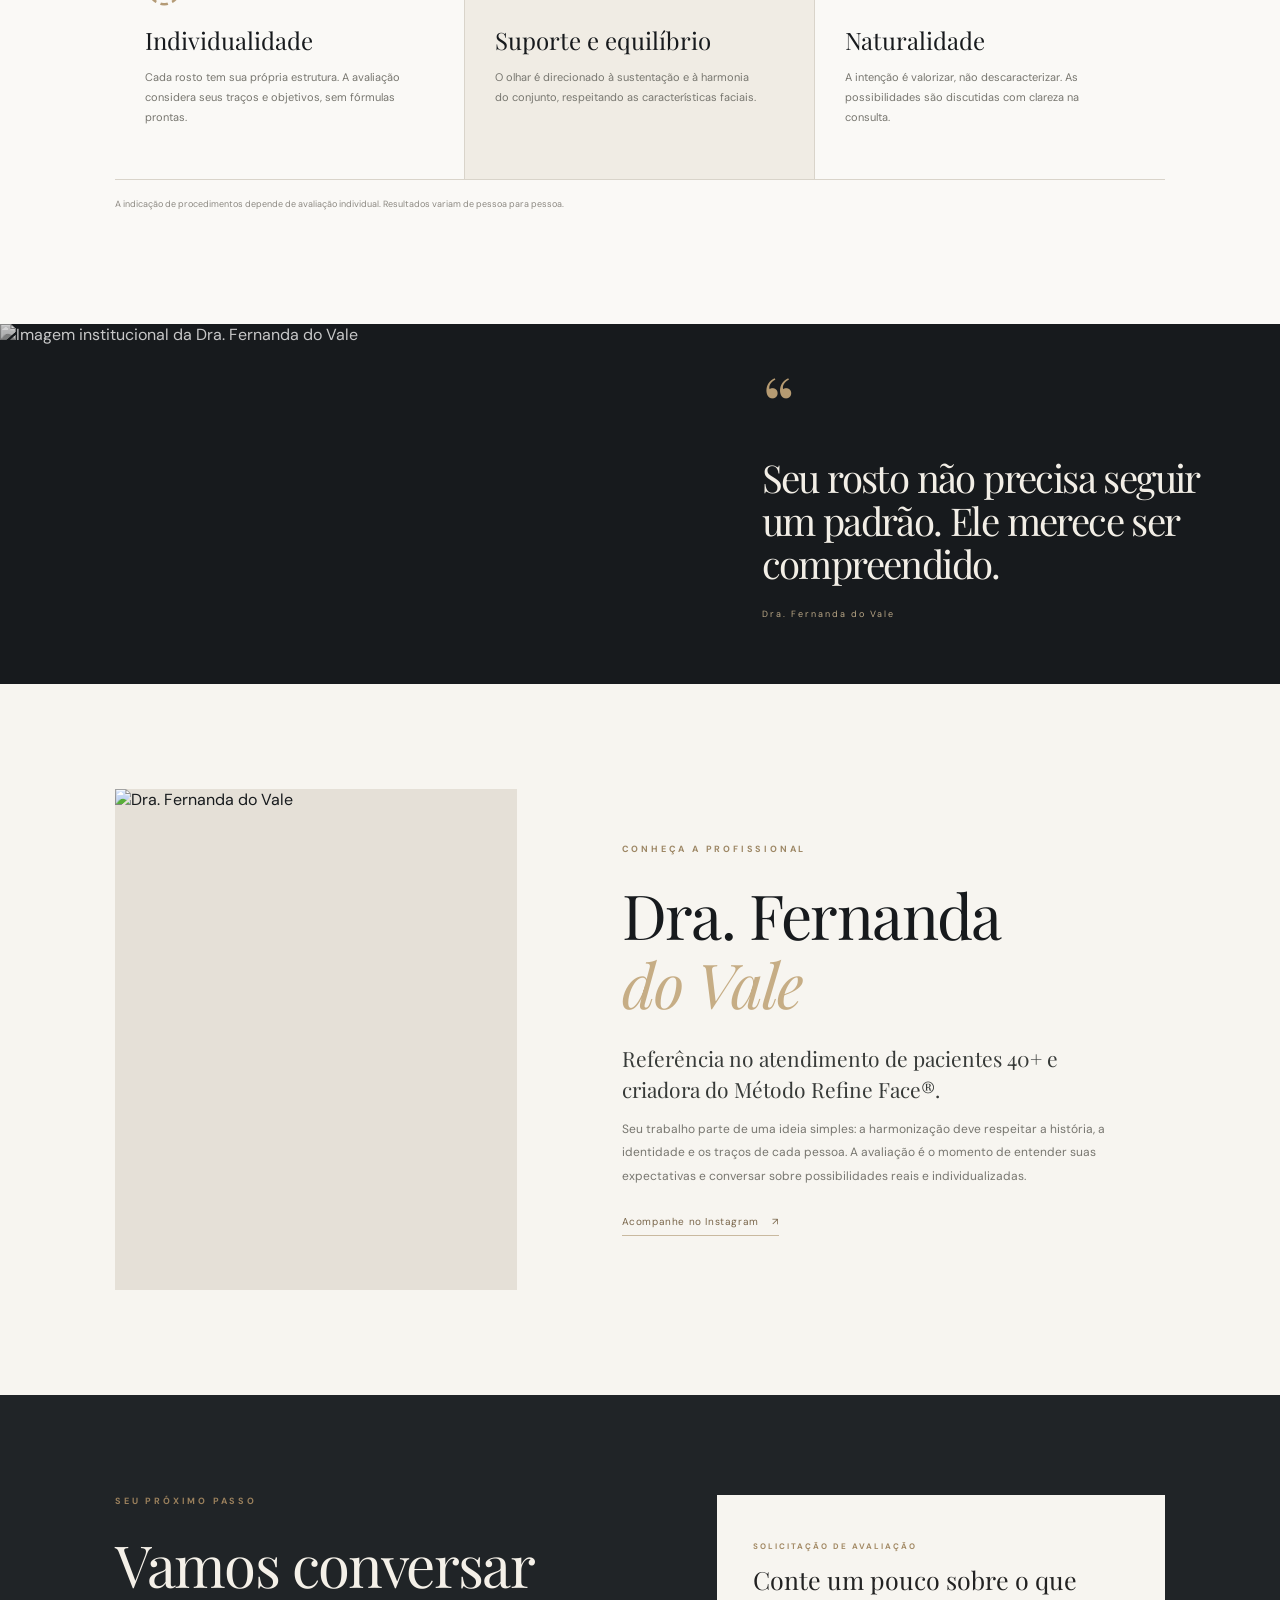
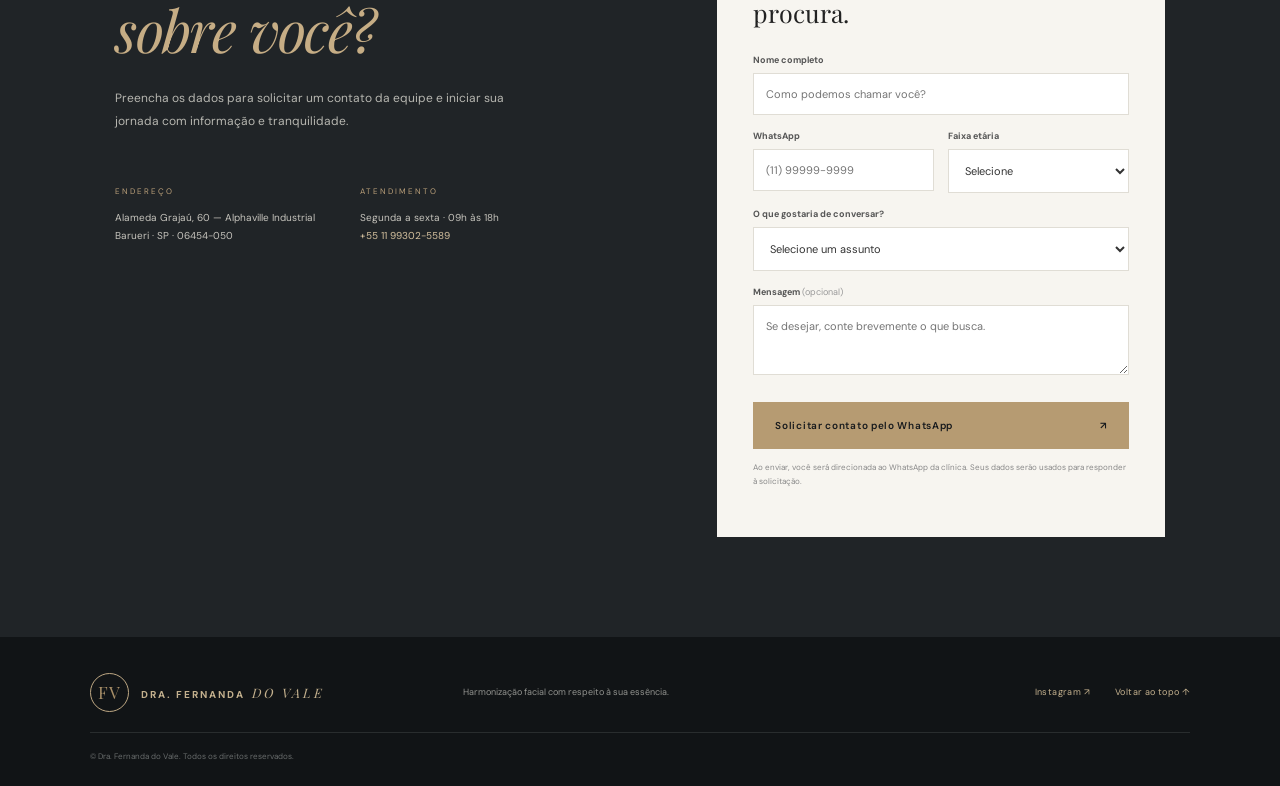
==== commit 1a9b94d4: "Update index.html" ====
--- a/index.html
+++ b/index.html
@@ -9,7 +9,7 @@
   <link rel="preconnect" href="https://fonts.googleapis.com">
   <link rel="preconnect" href="https://fonts.gstatic.com" crossorigin>
   <link href="https://fonts.googleapis.com/css2?family=DM+Sans:wght@400;500;600;700&family=Playfair+Display:wght@400;500;600&display=swap" rel="stylesheet">
-  <link rel="stylesheet" href="assets/style.css">
+  <link rel="stylesheet" href="style.css">
 </head>
 <body>
   <div class="topline"><span>ALPHAVILLE · BARUERI / SP</span><a href="https://www.instagram.com/dra.fernandadovale/" target="_blank" rel="noopener">INSTAGRAM <span aria-hidden="true">↗</span></a></div>
@@ -36,7 +36,7 @@
         <div class="hero-note"><span class="note-line"></span><span>BELEZA COM IDENTIDADE. CUIDADO COM INTENÇÃO.</span></div>
       </div>
       <div class="hero-visual">
-        <div class="portrait-frame"><img src="assets/fernanda-retrato.jpg" alt="Retrato da Dra. Fernanda do Vale"></div>
+        <div class="portrait-frame"><img src="fernanda-retrato.jpg" alt="Retrato da Dra. Fernanda do Vale"></div>
         <div class="portrait-caption"><span>DRA. FERNANDA DO VALE</span><small>HARMONIZAÇÃO FACIAL</small></div>
         <div class="round-stamp">NATURALIDADE<br>EM PRIMEIRO<br>LUGAR</div>
       </div>
--- a/style.css
+++ b/style.css
@@ -0,0 +1,3 @@
+*{box-sizing:border-box} :root{--ink:#171a1d;--ink2:#22272b;--cream:#f3f0e9;--paper:#faf9f6;--gold:#c6ad85;--muted:#777a7a;--line:rgba(255,255,255,.15)}html{scroll-behavior:smooth}body{margin:0;background:var(--paper);color:var(--ink);font-family:"DM Sans",sans-serif;-webkit-font-smoothing:antialiased}.topline{height:34px;background:#101315;color:#aeb0ae;display:flex;justify-content:space-between;align-items:center;padding:0 6.5%;font-size:9px;letter-spacing:2px}.topline a{color:#d6c6a8;text-decoration:none}.header{height:84px;padding:0 6.5%;display:flex;align-items:center;justify-content:space-between;background:var(--paper);position:sticky;top:0;z-index:20;border-bottom:1px solid #e9e5dc}.brand{display:flex;align-items:center;gap:12px;text-decoration:none;color:var(--ink)}.brand-mark{width:39px;height:39px;border:1px solid #bda783;border-radius:50%;display:grid;place-items:center;font-family:"Playfair Display",serif;font-size:17px;color:#a88f68}.brand-name{font-size:10px;letter-spacing:2px;font-weight:700}.brand-name i{font-family:"Playfair Display",serif;font-size:13px;font-weight:400;letter-spacing:3px;margin-left:3px}.nav{display:flex;align-items:center;gap:34px}.nav a,.footer a{font-size:11px;letter-spacing:.4px;text-decoration:none;color:#555}.nav .nav-cta{background:var(--ink);color:#fff;padding:14px 19px}.nav-cta span,.button span{margin-left:18px}.menu-toggle{display:none;background:none;border:0;font-size:22px}.hero{min-height:650px;background:var(--ink);color:#f5f1e9;display:grid;grid-template-columns:1.02fr .98fr;padding:75px 8% 65px;overflow:hidden}.hero-copy{align-self:center;max-width:600px;padding:0 0 20px}.eyebrow{font-size:9px;letter-spacing:2.8px;color:#9d8765;font-weight:700;margin:0 0 25px}.eyebrow span{display:inline-block;width:25px;height:1px;background:var(--gold);vertical-align:middle;margin-right:9px}.hero h1,.intro-band h2,.section h2,.quote-copy h2,.contact-intro h2{font-family:"Playfair Display",serif;font-size:clamp(42px,5vw,68px);font-weight:400;line-height:1.12;letter-spacing:-1.6px;margin:0}.hero h1 em,.intro-band em,.section h2 em,.contact-intro h2 em{color:var(--gold);font-weight:400}.hero-text{font-size:14px;line-height:1.9;color:#b9b9b5;max-width:440px;margin:28px 0 34px}.hero-actions{display:flex;align-items:center;gap:28px}.button{display:inline-flex;justify-content:space-between;align-items:center;text-decoration:none;border:0;padding:17px 22px;font:600 10px "DM Sans",sans-serif;letter-spacing:.7px;cursor:pointer;transition:.25s}.button-dark{background:#d2bd9b;color:#171a1d;min-width:205px}.button-dark:hover,.button-gold:hover{transform:translateY(-3px);background:#e1cfb2}.text-link{font-size:10px;color:#d6c6a8;text-decoration:none;letter-spacing:.6px;border-bottom:1px solid #766b5b;padding-bottom:7px}.text-link span{margin-left:10px}.hero-note{display:flex;align-items:center;gap:12px;margin-top:72px;color:#7f817f;font-size:8px;letter-spacing:2px}.note-line{height:1px;width:34px;background:#a88f68}.hero-visual{position:relative;display:flex;justify-content:center;align-items:center;min-height:500px}.portrait-frame{width:min(390px,80%);aspect-ratio:1/1;border-radius:50%;overflow:hidden;border:1px solid rgba(211,190,157,.65);box-shadow:0 20px 80px #0008}.portrait-frame img{width:100%;height:100%;object-fit:cover}.portrait-caption{position:absolute;bottom:15px;left:12%;display:flex;flex-direction:column;gap:5px;color:#cdbb9b;font-size:9px;letter-spacing:2px}.portrait-caption small{font-size:7px;letter-spacing:3px;color:#9d9d97}.round-stamp{position:absolute;right:2%;top:16%;width:106px;height:106px;border:1px solid #8f7958;border-radius:50%;display:grid;place-content:center;text-align:center;color:#c8b18b;font:10px/1.7 "Playfair Display",serif;letter-spacing:1px;transform:rotate(9deg)}.intro-band{padding:100px 10%;text-align:center;background:#e9e4da}.eyebrow.light{color:#9b815d}.intro-band h2{font-size:clamp(34px,4vw,52px);color:var(--ink)}.intro-band p:last-child{max-width:600px;margin:24px auto 0;color:#686761;font-size:13px;line-height:1.9}.section{padding:105px 9%}.section-heading{display:flex;justify-content:space-between;align-items:end;gap:45px;margin-bottom:48px}.section h2{font-size:clamp(38px,4vw,52px)}.section-heading>p{max-width:350px;color:#77766f;font-size:12px;line-height:1.9;margin:0 0 5px}.method-grid{display:grid;grid-template-columns:repeat(3,1fr);border-top:1px solid #d9d4ca;border-bottom:1px solid #d9d4ca}.method-card{padding:34px 30px 40px;min-height:260px;border-right:1px solid #d9d4ca;position:relative}.method-card:last-child{border:0}.method-card.featured{background:#f0ece4}.card-number{font-size:9px;color:#a58e6b;letter-spacing:2px}.line-art{font-family:"Playfair Display",serif;font-size:44px;color:#b49b76;margin:23px 0 13px}.method-card h3{font:24px "Playfair Display",serif;margin:0 0 12px}.method-card p{font-size:11px;line-height:1.8;color:#77766f;max-width:270px}.disclaimer{font-size:9px;color:#8c8982;margin-top:18px}.quote-section{display:grid;grid-template-columns:1.1fr .9fr;background:#171a1d;color:#f2eee6;min-height:350px;align-items:center}.quote-image{height:100%;min-height:350px;overflow:hidden}.quote-image img{width:100%;height:100%;object-fit:cover;filter:grayscale(1);opacity:.82}.quote-copy{padding:55px 12% 55px 10%;position:relative}.quote-mark{font:80px "Playfair Display",serif;color:#b69b72;line-height:.6}.quote-copy h2{font-size:clamp(27px,3vw,39px);margin:15px 0 23px}.quote-copy p{font-size:9px;letter-spacing:2px;color:#bba887}.about{display:grid;grid-template-columns:.85fr 1.15fr;gap:10%;align-items:center;background:#f7f5f0}.about-photo{width:100%;max-width:410px;aspect-ratio:4/5;overflow:hidden;background:#e5e0d7}.about-photo img{width:100%;height:100%;object-fit:cover;object-position:center}.about-copy h2{font-size:clamp(42px,5vw,62px)}.about-copy>p:not(.eyebrow){font-size:12px;line-height:1.95;color:#77766f;max-width:490px}.about-copy .about-lead{font:21px/1.5 "Playfair Display",serif!important;color:#373a38!important;margin:24px 0 12px}.dark-link{display:inline-block;color:#786449;border-color:#c9b99f;margin-top:15px}.contact-section{background:#202427;color:#f4f0e8;padding:100px 9%;display:grid;grid-template-columns:1fr .9fr;gap:10%;align-items:start}.contact-intro h2{font-size:clamp(42px,5vw,58px)}.contact-intro>p:not(.eyebrow){font-size:12px;color:#b6b6b0;line-height:1.9;max-width:400px;margin:25px 0 45px}.contact-details{display:flex;gap:45px}.contact-details small{font-size:8px;letter-spacing:2px;color:#b99f79}.contact-details p{font-size:10px;line-height:1.8;color:#c6c4bd}.contact-details a{color:#d7c3a0;text-decoration:none}.contact-form{background:#f7f5f0;color:#222;padding:38px 36px}.form-kicker{font-size:8px;letter-spacing:2px;color:#a38a65;font-weight:700}.contact-form h3{font:25px "Playfair Display",serif;margin:12px 0 25px}.contact-form label{display:block;font-size:9px;font-weight:700;margin:15px 0 7px;color:#555}.contact-form label span{font-weight:400;color:#999}.contact-form input,.contact-form select,.contact-form textarea{width:100%;border:1px solid #e0ddd5;background:#fff;padding:13px 12px;font:11px "DM Sans",sans-serif;color:#333;border-radius:0;outline:none}.contact-form input:focus,.contact-form select:focus,.contact-form textarea:focus{border-color:#b69b72}.form-row{display:grid;grid-template-columns:1fr 1fr;gap:14px}.button-gold{background:#b69b72;color:#171a1d;width:100%;margin-top:22px}.privacy{display:block;font-size:8px;line-height:1.7;color:#888;margin-top:12px}.form-status{font-size:10px;color:#4c7259}.footer{background:#111416;color:#999;padding:36px 7% 25px;display:grid;grid-template-columns:1fr 1fr 1fr;align-items:center;gap:20px}.footer-brand{color:#eee}.footer p{font-size:9px;color:#92938f}.footer>div{display:flex;justify-content:flex-end;gap:25px}.footer a{color:#c4b18e;font-size:9px}.footer>small{grid-column:1/-1;border-top:1px solid #292d2e;padding-top:18px;font-size:8px;color:#686c6c}.whatsapp-float{position:fixed;right:22px;bottom:22px;width:52px;height:52px;border-radius:50%;background:#b69b72;color:#151819;display:grid;place-items:center;text-decoration:none;font-size:26px;box-shadow:0 8px 30px #0003;z-index:30}
+@media(max-width:800px){.topline{padding:0 5%;font-size:8px}.header{height:70px;padding:0 5%}.menu-toggle{display:block;color:#333}.nav{display:none;position:absolute;top:70px;left:0;right:0;background:var(--paper);padding:22px 6%;flex-direction:column;align-items:stretch;gap:22px;border-bottom:1px solid #ddd}.nav.open{display:flex}.nav .nav-cta{text-align:center}.hero{grid-template-columns:1fr;padding:65px 7% 40px;gap:25px}.hero-copy{order:1}.hero-visual{order:0;min-height:330px}.portrait-frame{width:min(280px,70%)}.round-stamp{right:6%;top:8%;width:84px;height:84px;font-size:8px}.portrait-caption{left:7%;bottom:0}.hero h1{font-size:46px}.hero-note{margin-top:48px}.intro-band{padding:75px 7%}.section{padding:75px 7%}.section-heading{display:block}.section-heading>p{margin-top:20px}.method-grid{grid-template-columns:1fr}.method-card{border-right:0;border-bottom:1px solid #d9d4ca;min-height:0;padding:25px}.method-card:last-child{border-bottom:0}.line-art{margin:12px 0}.quote-section{grid-template-columns:1fr}.quote-image{min-height:230px;max-height:260px}.quote-copy{padding:45px 8% 55px}.about{grid-template-columns:1fr;gap:35px}.about-photo{max-width:100%;aspect-ratio:5/4}.contact-section{grid-template-columns:1fr;padding:75px 7%;gap:35px}.contact-details{gap:25px}.contact-form{padding:30px 22px}.footer{grid-template-columns:1fr 1fr}.footer p{grid-column:1/-1;grid-row:2}.footer>div{grid-column:1/-1;justify-content:flex-start}.footer>small{grid-column:1/-1}}
+@media(max-width:420px){.hero h1{font-size:39px}.hero-actions{align-items:flex-start;flex-direction:column;gap:20px}.hero-visual{min-height:285px}.contact-details{flex-direction:column;gap:10px}.form-row{grid-template-columns:1fr}.footer{grid-template-columns:1fr}.footer p,.footer>div{grid-column:1}.footer>small{grid-column:1}}
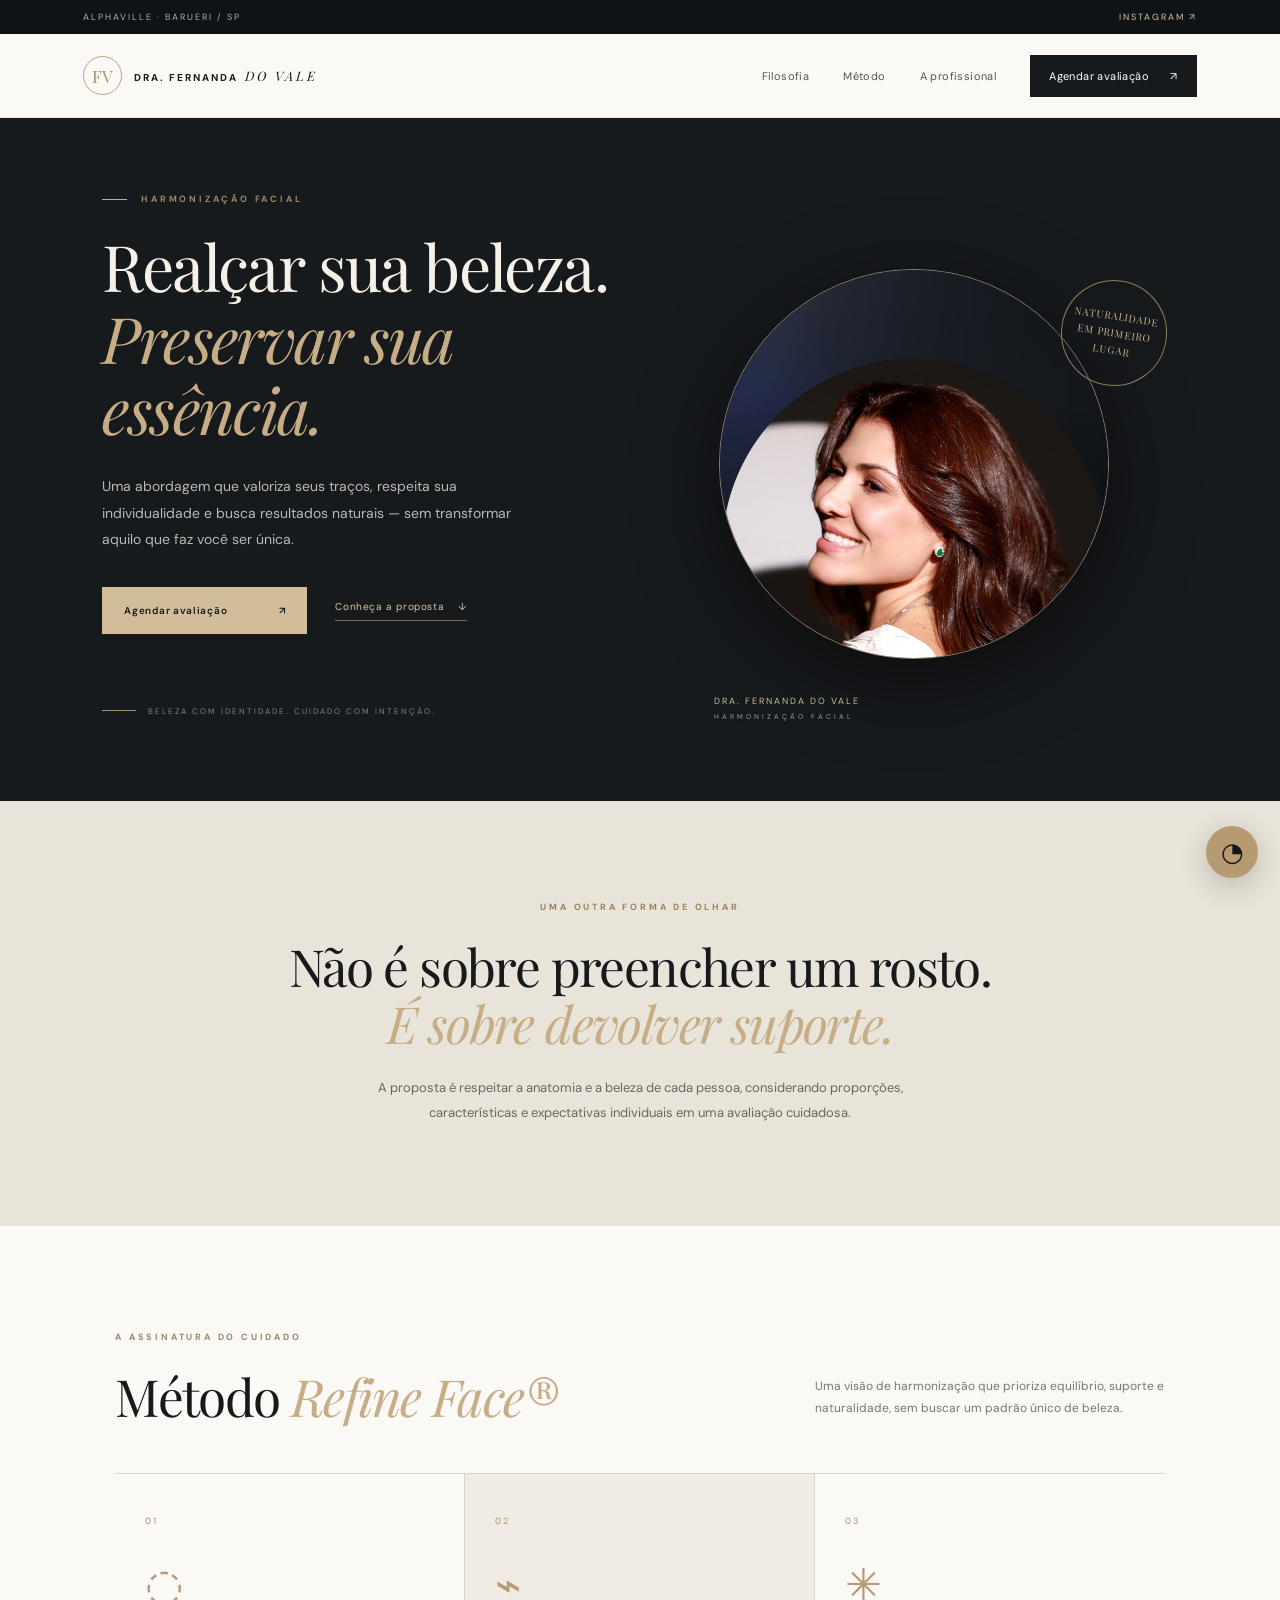
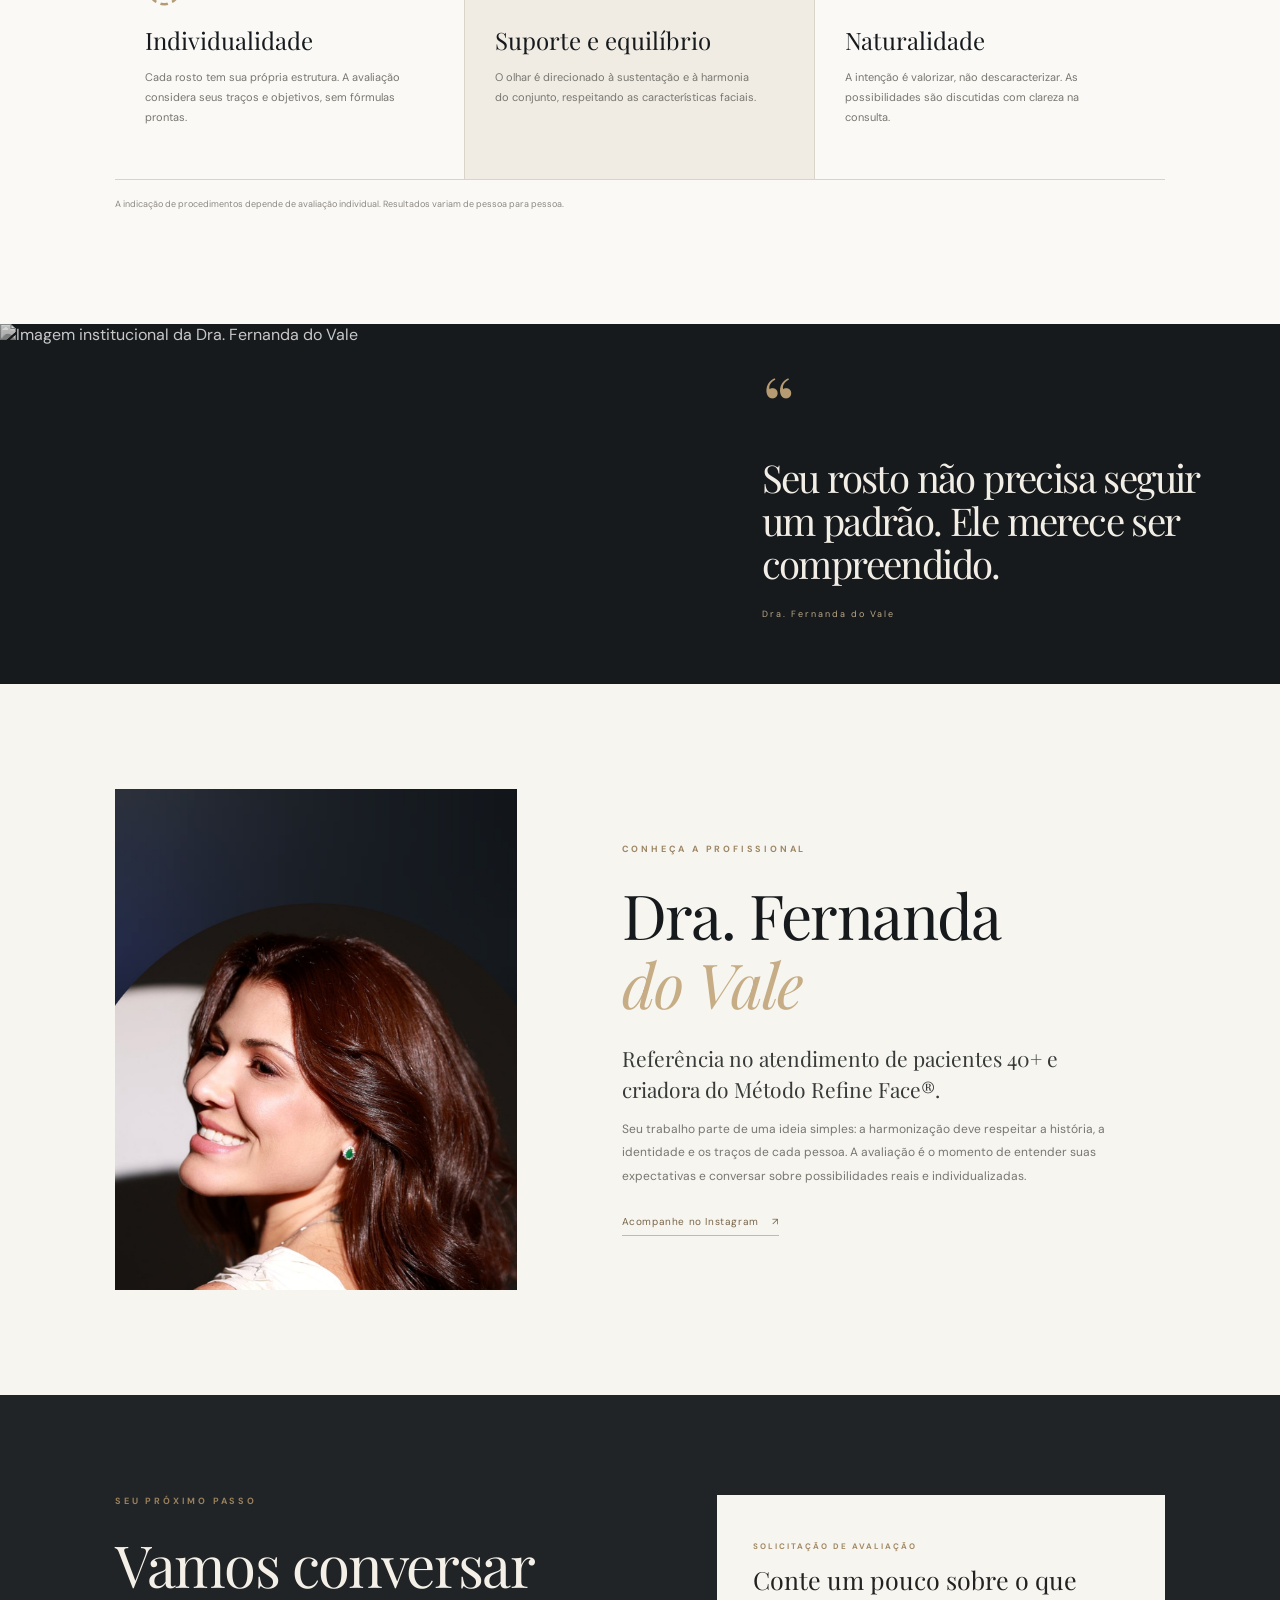
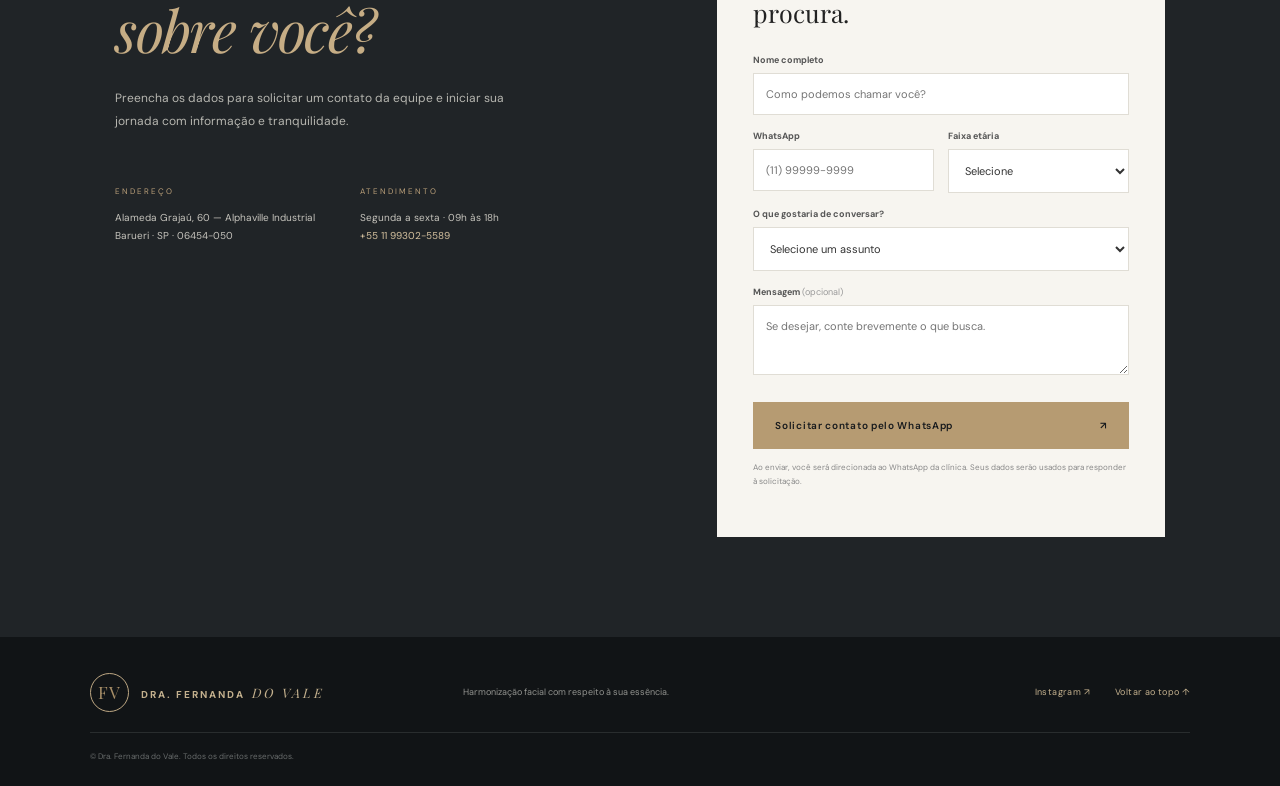
==== commit b486c069: "Update index.html" ====
--- a/index.html
+++ b/index.html
@@ -67,7 +67,7 @@
     </section>
 
     <section class="about section" id="sobre">
-      <div class="about-photo"><img src="assets/fernanda-retrato.jpg" alt="Dra. Fernanda do Vale"></div>
+      <div class="about-photo"><img src="fernanda-retrato.jpg" alt="Dra. Fernanda do Vale"></div>
       <div class="about-copy">
         <p class="eyebrow">CONHEÇA A PROFISSIONAL</p>
         <h2>Dra. Fernanda<br><em>do Vale</em></h2>
